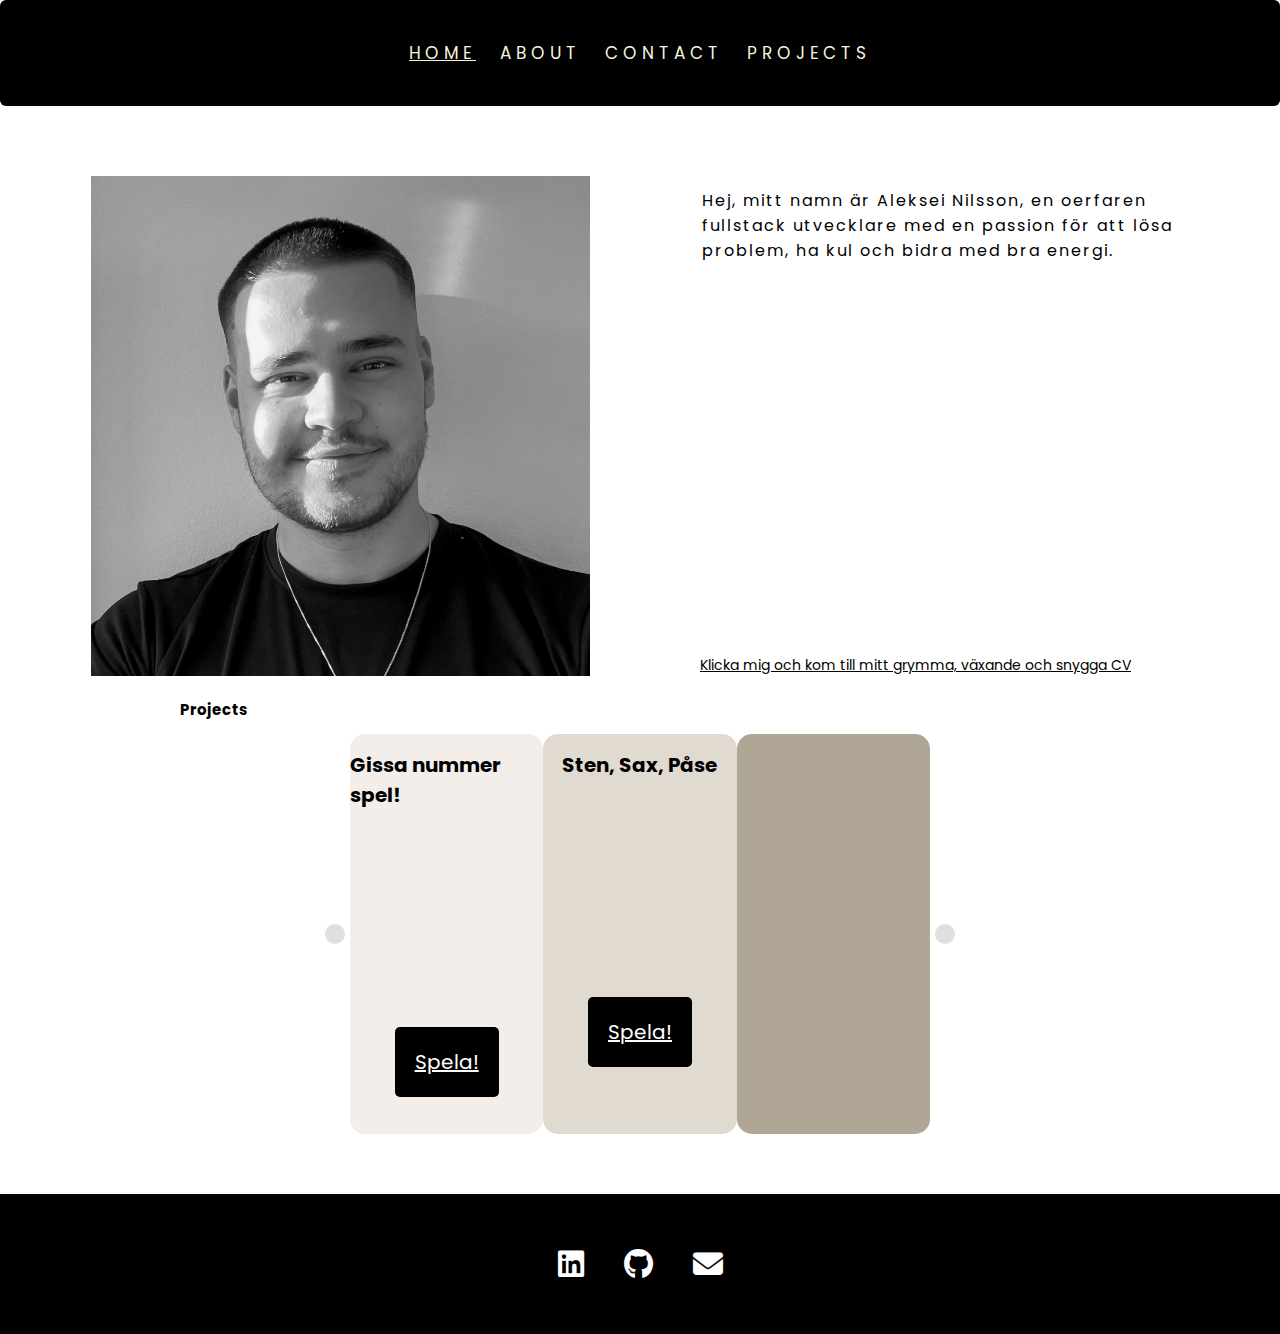
==== CV sida/Html-kod/index.html @ 86479ddd "I fixed what the W3 validator said was errors and also added an JSON file wich loadsmy CV instead of" ====
<!DOCTYPE html>
<html lang="en">
  <head>
    <meta charset="UTF-8" />
    <meta name="viewport" content="width=device-width, initial-scale=1.0" />
    <link rel="preconnect" href="https://fonts.googleapis.com" />
    <link rel="preconnect" href="https://fonts.gstatic.com" crossorigin />
    <link
      href="https://fonts.googleapis.com/css2?family=Poppins:ital,wght@0,600;1,100;1,300&display=swap"
      rel="stylesheet"
    />
    <link
      rel="stylesheet"
      href="https://cdnjs.cloudflare.com/ajax/libs/font-awesome/6.4.2/css/all.min.css"
    />
    <link rel="stylesheet" href="../Css-kod/main.css" />
    <title>Home</title>
  </head>

  <body>
    <!-- Header med nav bar -->
    <header>
      <nav class="nav-header">
        <ul class="nav-meny">
          <li class="nav-item">
            <a href="index.html"><u>Home</u></a>
          </li>
          <li class="nav-item"><a href="about.html">About</a></li>
          <li class="nav-item"><a href="contact.html">contact</a></li>
          <li class="nav-item"><a href="project.html">Projects</a></li>
        </ul>
      </nav>
    </header>

    <!-- Main med cards -->
    <main>
      <section class="main-section">
        <article class="main-cards card1">
          <img
            src="../image/CVbild.jpg"
            alt="Profil picture"
            class="profile-pic"
          />
        </article>
        <article class="main-cards card2">
          <p class="profiltext">
            Hej, mitt namn är Aleksei Nilsson, en oerfaren fullstack utvecklare
            med en passion för att lösa problem, ha kul och bidra med bra
            energi.
          </p>

          <a href="cv.html" class="cv-link"
            >Klicka mig och kom till mitt grymma, växande och snygga CV</a
          >
        </article>
      </section>

      <div>
        <h2 class="rubrik">Projects</h2>
      </div>

      <div class="container">
        <div class="carousel">
          <div class="nav nav-left">
            <div class="ion-chevron-left carousel-arrow-icon-left"></div>
          </div>

          <div class="carousel-content">
            <div class="slide slide-1">
              <div class="project-cards">
                <h2 class="game-title">Gissa nummer spel!</h2>
                <a href="../Html-kod/number.html" id="spelaBtn" class="game-btn">Spela!</a>
              </div>
            </div>
            <div class="slide slide-2">
              <div class="project-cards">
                <h2 class="game-title">Sten, Sax, Påse</h2>
                <a href="../Html-kod/övning2.html" id="spelaBtn2" class="game-btn">Spela!</a>
              </div>
            </div>
            <div class="slide slide-3">
              <div>


              </div>
            </div>
            <div class="slide slide-4">
              <div>

              </div>
            </div>
            <div class="slide slide-5">
              <div>
                
              </div>
            </div>
          </div>

          <div class="nav nav-right">
            <div class="ion-chevron-right carousel-arrow-icon-right"></div>
          </div>
        </div>
      </div>

    </main>

    <!--Footer med länkar till Linkedin, Github och Mail-->

    <footer>
      <a href="https://www.linkedin.com/in/aleksei-nilsson-620313211/" target="_blank"><i class="icons icon-linkedin fa-brands fa-linkedin"></i> </a>
      <a href="https://github.com/" target="_blank"> <i class="icons icon-github fa-brands fa-github"></i></a>
      <a href="mailto:alekseinilssoon00@outlook.com" target="_blank"> <i  class="icons icon-email fa-solid fa-envelope"></i></a>
    </footer>
  <script src="../script/index.js"></script>
  <script src="../script/spel.js"></script>
  </body>

</html>
---- CV sida/Css-kod/main.css ----
* {
  box-sizing: border-box;
}

html {
  font-size: 62.5%;
  font-family: 'Poppins', sans-serif;
}

/* body {
  margin: 0 auto;
  padding: 0;
} */

body {
  min-height: 100vh;
  display: flex;
  flex-direction: column;
  margin: 0;
  }

/* Navbar */

.nav-header {
  display: flex;
  flex-wrap: wrap;
  justify-content: center;
  align-items: center;
  line-height: 2.2rem;
  overflow: hidden;
  font-size: 1.7rem;
  background-color: #000;
  padding: 3rem;
  border-radius: 6px;
}


.nav-meny {
  text-transform: uppercase;
  display: flex;
  flex-wrap: wrap;
  justify-content: space-evenly;
  align-items: center;
  padding: 0;
  margin: 0;
  list-style: none;
}


.nav-item {
  flex: 1 0 100%;
  text-align: center;
}

.nav-meny a {
  display: block;
  text-decoration: none;
  letter-spacing: 0.5rem;
  padding: 1.2rem;
  color: beige;
  transition: all ease-in-out 0.5s;
}


.nav-meny a:hover {
  background-color: #EAD7BB;
  transform: scale(1.1);
}

.nav-meny a:active {
  transform: scale(0.9);
  text-decoration: underline;
}



/* Main cards */

.main-section {
  display: flex;
  flex-wrap: wrap;
  justify-content: center;
}

.main-cards {
  /* border: 2px solid black; */
  width: 45rem;
  height: 28em;
  margin: 1em;
}

.profile-pic {
  width: 100%;
  height: 100%;
  object-fit: cover;
}

.card2 {
  display: flex;
  flex-direction: column;
}

.profiltext {
  font-size: 1.6rem;
  letter-spacing: 0.2rem;
  margin: 1.2rem;
  object-fit: contain;
}

.cv-link {
  /* text-decoration: none; */
  color: #000;
  margin-top: auto;
  margin-left: 1rem;
  font-size: 1.4rem;
}

/* test nya project cards */
*,
*:before,
*:after {
  box-sizing: border-box;
}


.carousel {
  position: relative;
  width: 50%;
  height: 20rem; 
  margin: 0 auto;
}

.carousel-content {
  position: relative;
  overflow: hidden;
  transition: width .4s;
  height: 100%;
}

.slide {
  height: 100%;
  background-color: black;
  position: absolute;
  z-index: 1;
  transition: left .4s cubic-bezier(.47,.13,.15,.89);
  border-radius: 15px;
}

.slide-1 {
  background-color: #F3EEEA;
}

.slide-2 {
  background-color: #e0dad0;
}

.slide-3 {
  background-color: #B0A695;
}

.slide-4 {
  background-color: #776B5D;
}

.slide-5 {
  background-color: #665c50;
}

.nav {
  position: absolute;
  top: 50%;
  margin-top: -10px;
  background-color: rgba(150,150,150,.3);
  width: 20px;
  height: 20px;
  z-index: 2;
  cursor: pointer;
  border-radius: 50%;
  border: none;
  outline: none;
  color: white;
}

.nav-left {
  left: -25px;
}

.nav-right {
  right: -25px;
}

.carousel-arrow-icon-left {
  margin-left: 5px;
  margin-top: 2px;
}

.carousel-arrow-icon-right {
  margin-left: 7px;
  margin-top: 2px;
}

.project-cards {
  display: flex;
  flex-direction: column;
  justify-content: center;
  align-items: center;
}



.game-btn {
  padding: 1.5rem;
  border-radius: 0.5rem;
  background-color: #000;
  color: white;
  font-size: 1.6rem;
  margin-top: 1rem;
}

.game-title {
  font-size: 1.6rem;
}



button {
  background-color: #000;
  color: beige;
  padding: 0.6em 1em;
  text-decoration: none;
  text-align: center;
  font-size: 1.8;
  margin-top: auto;
  margin-bottom: 1em;
  border: none;
}

.hide {
  display: none;
  font-size: 1.6rem;
}

.project-button:hover + .hide {
  display: block;
  color: white;
}



.link {
  color: beige;
}




/* Footer */

footer {
  background-color: black;
  padding: 3.5rem;
  display: flex;
  justify-content: center;
  align-items: center;

}

i {
  color: white;
  font-size: 3rem;
  margin: 2rem;
}


@-webkit-keyframes fadeIn {
  from {opacity: 0;} 
  to {opacity: 1;}
}

@keyframes fadeIn {
  from {opacity: 0;}
  to {opacity:1 ;}
}


@media (min-width: 700px) {
 
  .nav-item {
    flex: 1 0 10%;
  }

  .main-section {
    display: flex;
    justify-content: center;
    gap: 8rem; 
  }

  .main-cards {
    flex: 1 0 10%;
    max-width: 43%;
    min-height: 50rem;
  }

  .project-section {
    display: flex;
    gap: 8rem;
    justify-content: center;
  }

  .cards {
    flex: 1 0 10%;
    min-height: 40rem;
    max-width: 18%;
  }

  button {
    padding: 0.5em 2.5em;
  }

  .rubrik {
    margin-left: 12rem;
  }

  main {
    padding: 6rem;
  }

  .carousel {
    height: 40rem;
  }

  .game-btn {
    padding: 2rem;
    font-size: 2rem;
    margin-top: 20rem;
  }

  .game-title {
    font-size: 2rem;
  }

}
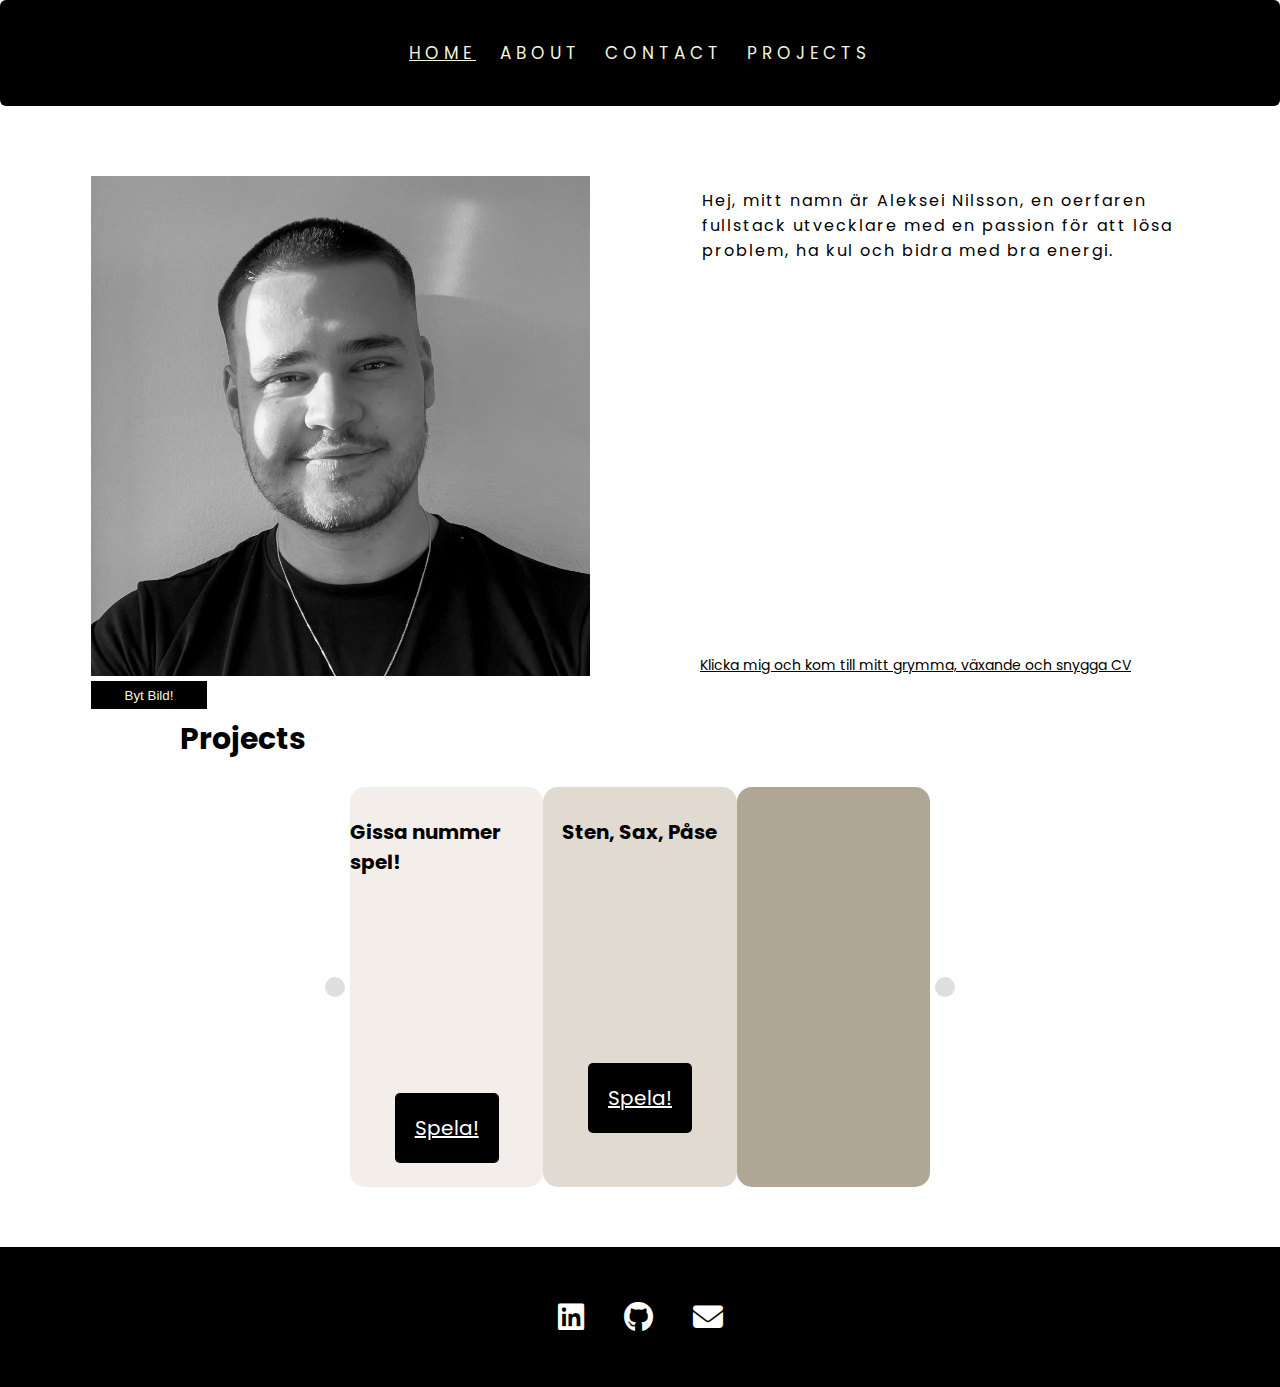
==== commit 1e542ce7: "i added som JS to my start site and changed my readme file" ====
--- a/CV sida/Html-kod/index.html
+++ b/CV sida/Html-kod/index.html
@@ -40,7 +40,9 @@
             src="../image/CVbild.jpg"
             alt="Profil picture"
             class="profile-pic"
+            id="profile-img"
           />
+          <button id="change-btn">Byt Bild!</button>
         </article>
         <article class="main-cards card2">
           <p class="profiltext">
--- a/CV sida/Css-kod/main.css
+++ b/CV sida/Css-kod/main.css
@@ -251,6 +251,11 @@
   color: beige;
 }
 
+h2 {
+  margin-top: 3rem;
+  font-size: 3rem;
+}
+
 
 
 
